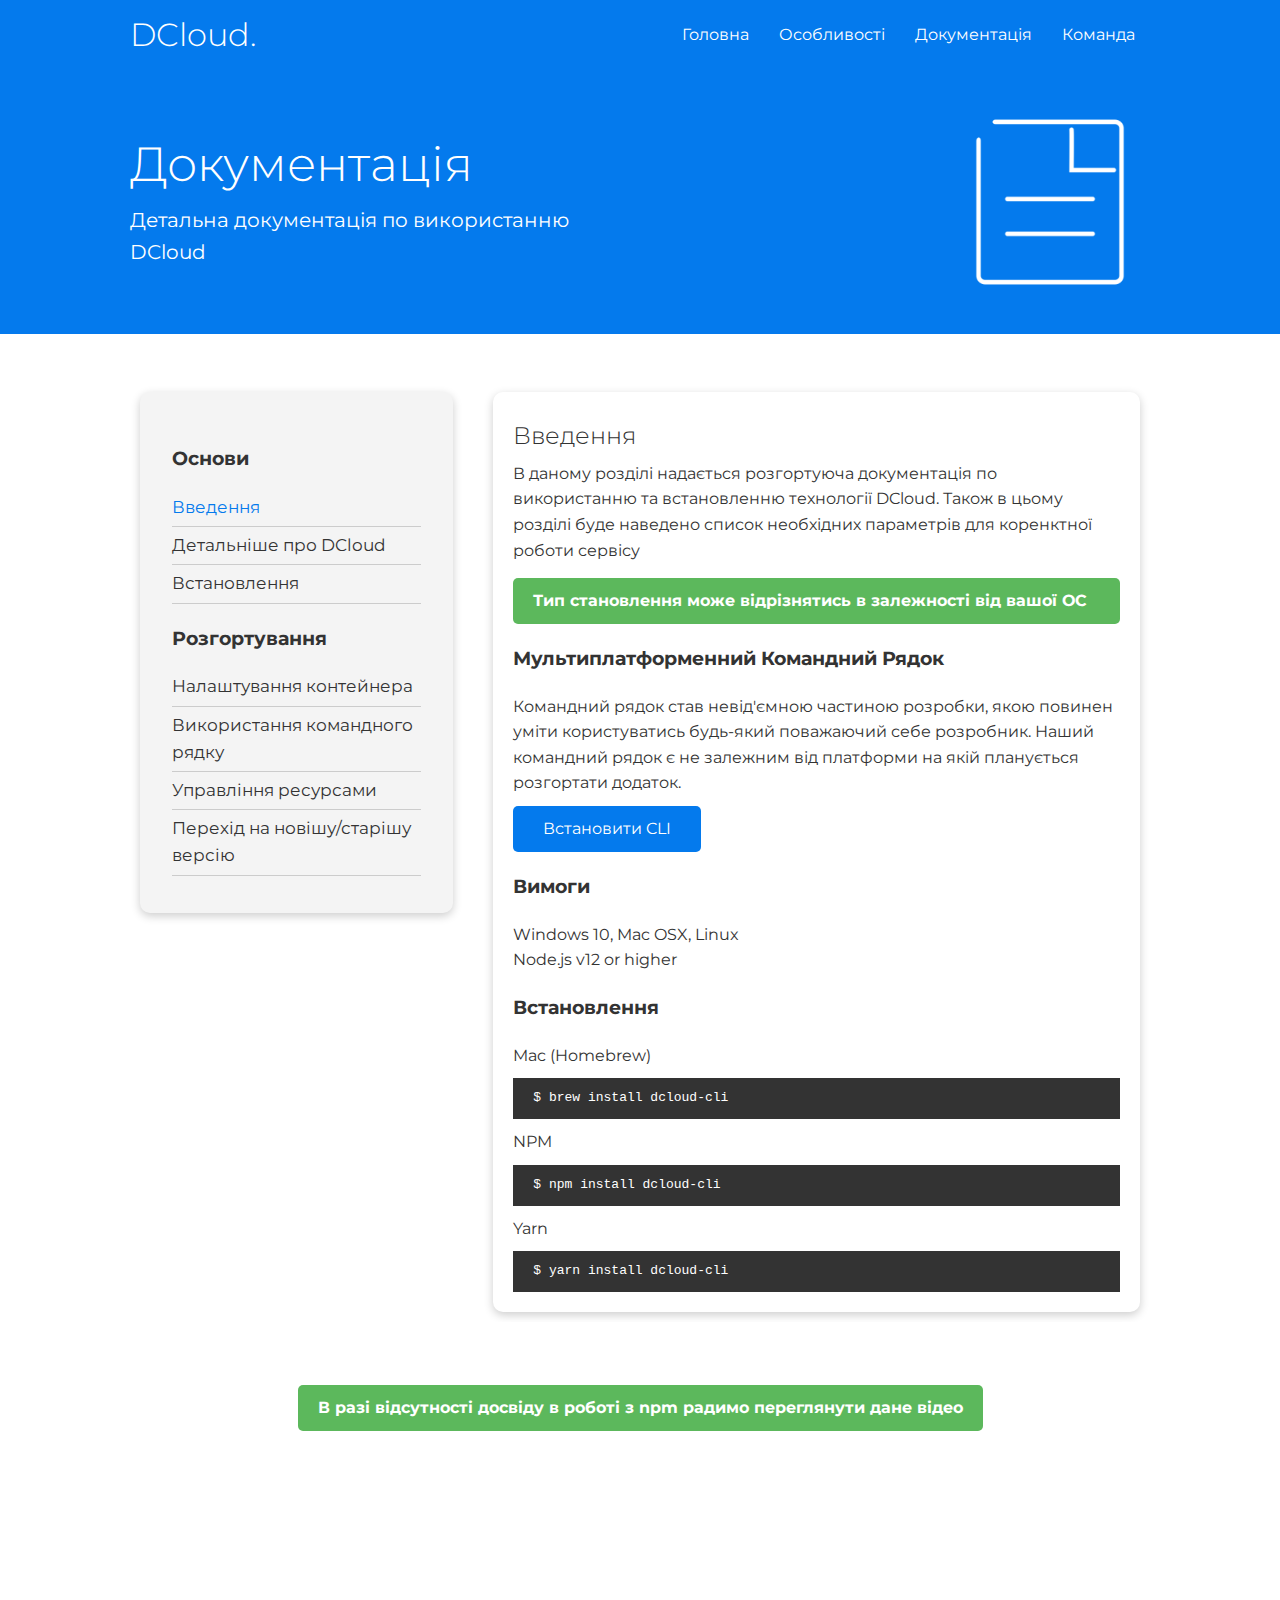
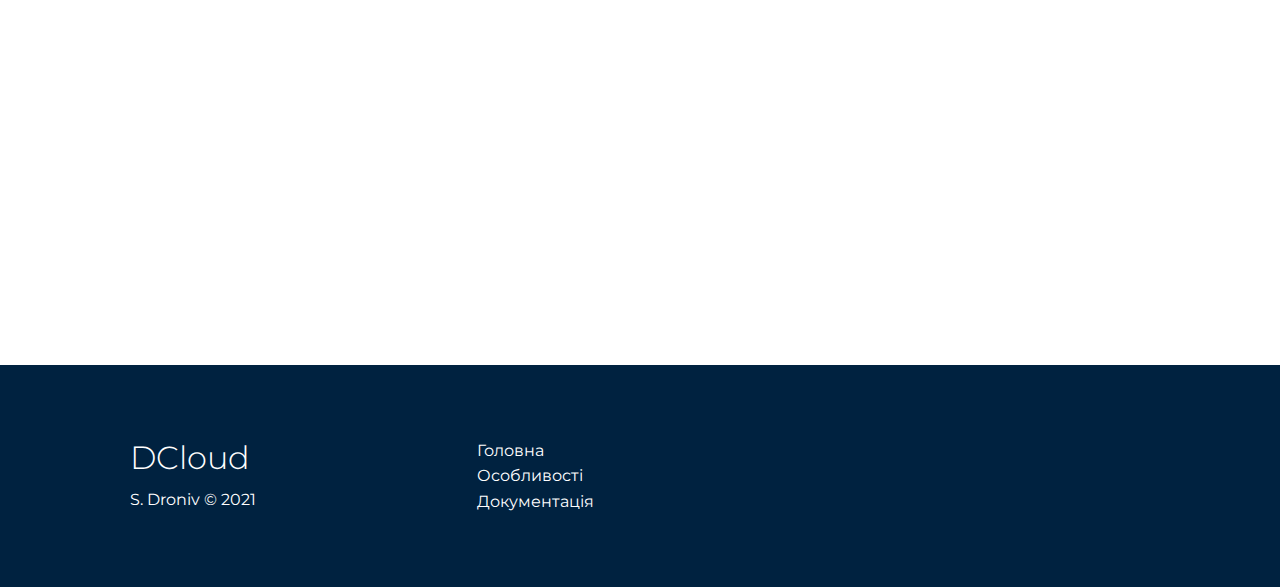
==== docs.html @ 25849386 "Initial commit" ====
<!DOCTYPE html>
<html lang="en">
<head>
    <meta charset="UTF-8">
    <meta http-equiv="X-UA-Compatible" content="IE=edge">
    <meta name="viewport" content="width=device-width, initial-scale=1.0">

    <link rel="stylesheet" href="https://cdnjs.cloudflare.com/ajax/libs/font-awesome/5.15.3/css/all.min.css" 
    integrity="sha512-iBBXm8fW90+nuLcSKlbmrPcLa0OT92xO1BIsZ+ywDWZCvqsWgccV3gFoRBv0z+8dLJgyAHIhR35VZc2oM/gI1w=="
     crossorigin="anonymous" />
     <link rel="shortcut icon" type="image/png" href="images/favicon.png"/>
     <link rel="stylesheet" href="css/utilities.css">
     <link rel="stylesheet" href="css/docs.css">
    <link rel="stylesheet" href="css/style.css">

    <title>DCloud | Cloud Hosting For Everyone</title>

</head>
<body>
    <!-- Navbar -->
    <div class="navbar">
        <div class="container flex">
            <h1 class="logo">DCloud.</h1>
            <nav>
                <ul>
                    <li><a href="index.html">Головна</a></li>
                    <li><a href="features.html">Особливості</a></li>
                    <li><a href="docs.html">Документація</a></li>
                    <li><a href="team.html">Команда</a></li>
                </ul>
            </nav>
        </div>
    </div>

    <!-- Head -->
    <section class="docs-head bg-primary py-3">
        <div class="container grid">
            <div>
                <h1 class="lg">Документація</h1>
                <p class="lead">Детальна документація по використанню DCloud
                </p>
            </div>
            <img src="images/docs.png" alt="">
        </div>
    </section>

    <!-- Docs main -->
    <section class="docs-main my-4">
        <div class="container grid">
            <div class="card bg-light p-3">
                <h3 class="my-3">Основи</h3>
                <nav>
                    <ul>
                        <li><a class="text-primary" href="#">Введення</a></li>
                        <li><a href="#">Детальніше про DCloud</a></li>
                        <li><a href="#">Встановлення</a></li>
                    </ul>
                </nav>

                <h3 class="my-3">Розгортування</h3>
                <nav>
                    <ul>
                        <li><a href="#">Налаштування контейнера</a></li>
                        <li><a href="#">Використання командного рядку</a></li>
                        <li><a href="#">Управління ресурсами</a></li>
                        <li><a href="#">Перехід на новішу/старішу версію</a></li>
                    </ul>
                </nav>
            </div>
            <div class="card">
                <h2>Введення</h2>
                <p>В даному розділі надається розгортуюча документація по використанню та встановленню технології DCloud. Також в цьому розділі буде наведено список необхідних параметрів для коренктної роботи сервісу</p>
                <div class="alert alert-success">
                    <i class="fas fa-info"></i>
                   Тип становлення може відрізнятись в залежності від вашої ОС
                </div>

                <h3>Мультиплатформенний Командний Рядок</h3>
                <p>
                    Командний рядок став невід'ємною частиною розробки, якою повинен уміти користуватись будь-який поважаючий себе розробник. 
                    Наший командний рядок є не залежним від платформи на якій планується розгортати додаток.
                </p>
                <a href="#" class="btn btn-primary">Встановити CLI</a>

                <h3>Вимоги</h3>
                <ul>
                    <li><i class="fas fa-check-circle"></i> Windows 10, Mac OSX, Linux</li>
                    <li><i class="fas fa-check-circle"></i> Node.js v12 or higher</li>
                </ul>

                <h3>Встановлення</h3>
                <p>Mac (Homebrew)</p>
                <pre><code>$ brew install dcloud-cli</code></pre>
                <p>NPM</p>
                <pre><code>$ npm install dcloud-cli</code></pre>
                <p>Yarn</p>
                <pre><code>$ yarn install dcloud-cli</code></pre>
            </div>
        </div>
    </section>

    <!-- Video -->
    <section class="video my-4">
        <div class="container flex">
            <!-- <h2>
                В разі відсутності досвіду в роботі з npm радимо переглянути дане відео
            </h2> -->
            <div class="alert alert-success">
                <i class="fas fa-info"></i>
                В разі відсутності досвіду в роботі з npm радимо переглянути дане відео
            </div>
            <div class="video-wrapper py-3">
                <iframe src="https://www.youtube.com/embed/2V1UUhBJ62Y" 
                title="YouTube video player" frameborder="0" 
                allow="accelerometer; autoplay; clipboard-write; encrypted-media; gyroscope; picture-in-picture" allowfullscreen>
            </iframe>
            </div>
        </div>
    </section>

    <!-- Footer -->
    <footer class="footer bg-dark py-5">
        <div class="container grid grid-3">
            <div>
                <h1>DCloud</h1>
                <p>S. Droniv &copy; 2021</p>
            </div>
            <nav>
                <ul>
                    <li><a href="index.html">Головна</a></li>
                    <li><a href="features.html">Особливості</a></li>
                    <li><a href="docs.html">Документація</a></li>
                </ul>
            </nav>
            <div class="social"><a href="#"><i class="fab fa-github fa-2x"></i></a>
                <a href="#"><i class="fab fa-facebook fa-2x"></i></a>
                <a href="#"><i class="fab fa-twitter fa-2x"></i></a>
                <a href="#"><i class="fab fa-linkedin fa-2x"></i></a>
            </div>
        </div>
    </footer>
</body>
</html>
---- css/utilities.css ----
.container {
  max-width: 1100px;
  margin: 0 auto;
  overflow: auto;
  padding: 0 40px;
}

.card {
  background-color: #fff;
  color: #333;
  border-radius: 10px;
  box-shadow: 0 3px 10px rgba(0, 0, 0, 0.2);
  padding: 20px;
  margin: 10px;
}

.btn {
  display: inline-block;
  padding: 10px 30px;
  cursor: pointer;
  background: var(--primary-color);
  color: #fff;
  border: none;
  border-radius: 5px;
}

.btn-outline {
  background-color: transparent;
  border: 1px #fff solid;
}

.btn:hover {
  transform: scale(0.98);
}

/* Backgrounds & colored buttons */
.bg-primary,
.btn-primary {
  background-color: var(--primary-color);
  color: #fff;
}

.bg-secondary,
.btn-secondary {
  background-color: var(--secondary-color);
  color: #fff;
}

.bg-dark,
.btn-dark {
  background-color: var(--dark-color);
  color: #fff;
}

.bg-light,
.btn-light {
  background-color: var(--light-color);
  color: #333;
}

.bg-primary a,
.btn-primary a,
.bg-secondary a,
.btn-secondary a,
.bg-dark a,
.btn-dark a {
  color: #fff;
}

/* Text colors */
.text-primary {
  color: var(--primary-color);
}

.text-secondary {
  color: var(--secondary-color);
}

.text-dark {
  color: var(--dark-color);
}

.text-light {
  color: var(--light-color);
}

/* Text sizes */
.lead {
  font-size: 20px;
}

.sm {
  font-size: 1rem;
}

.md {
  font-size: 2rem;
}

.lg {
  font-size: 3rem;
}

.xl {
  font-size: 4rem;
}

.text-center {
  text-align: center;
}

/* Alert */
.alert {
  background-color: var(--light-color);
  padding: 10px 20px;
  font-weight: bold;
  margin: 15px 0;
  border-radius: 5px;
}

.alert i {
  margin-right: 10px;
}

.alert-success {
  background-color: var(--success-color);
  color: #fff;
}

.alert-error {
  background-color: var(--error-color);
  color: #fff;
}

.flex {
  display: flex;
  justify-content: center;
  align-items: center;
  height: 100%;
}

.grid {
  display: grid;
  grid-template-columns: repeat(2, 1fr);
  gap: 20px;
  justify-content: center;
  align-items: center;
  height: 100%;
}

.grid-3 {
  grid-template-columns: repeat(3, 1fr);
}

/* Margin */
.my-1 {
  margin: 1rem 0;
}

.my-2 {
  margin: 1.5rem 0;
}

.my-3 {
  margin: 2rem 0;
}

.my-4 {
  margin: 3rem 0;
}

.my-5 {
  margin: 4rem 0;
}

.m-1 {
  margin: 1rem;
}

.m-2 {
  margin: 1.5rem;
}

.m-3 {
  margin: 2rem;
}

.m-4 {
  margin: 3rem;
}

.m-5 {
  margin: 4rem;
}

/* Padding */
.py-1 {
  padding: 1rem 0;
}

.py-2 {
  padding: 1.5rem 0;
}

.py-3 {
  padding: 2rem 0;
}

.py-4 {
  padding: 3rem 0;
}

.py-5 {
  padding: 4rem 0;
}

.p-1 {
  padding: 1rem;
}

.p-2 {
  padding: 1.5rem;
}

.p-3 {
  padding: 2rem;
}

.p-4 {
  padding: 3rem;
}

.p-5 {
  padding: 4rem;
}
---- css/docs.css ----
.docs-main h3 {
  margin: 20px 0;
}

.docs-main .grid {
  grid-template-columns: 1fr 2fr;
  align-items: flex-start;
}

.docs-main nav li {
  font-size: 17px;
  padding-bottom: 5px;
  margin-bottom: 5px;
  border-bottom: 1px #ccc solid;
}

.docs-main a:hover {
  font-weight: bold;
}

.video-wrapper {
  width: 100%;
  text-align: center;
}

.alert i {
  margin: 10px 0;
}

.video-wrapper iframe {
  width: 80%;
  height: 400px;
}

.video .flex {
  flex-direction: column;
}
---- css/style.css ----
@import url('https://fonts.googleapis.com/css2?family=Lato:wght@300&display=swap');
@import url('https://fonts.googleapis.com/css2?family=Montserrat:wght@300&display=swap');

:root {
  --primary-color: #047aed;
  --secondary-color: #1c3fa8;
  --dark-color: #002240;
  --light-color: #f4f4f4;
  --success-color: #5cb85c;
  --error-color: #d9534f;
}

* {
  box-sizing: border-box;
  padding: 0;
  margin: 0;
}

body {
  font-family: 'Montserrat', sans-serif;
  color: #333;
  line-height: 1.6;
}

ul {
  list-style-type: none;
}

a {
  text-decoration: none;
  color: #333;
}

h1,
h2 {
  font-weight: 300;
  line-height: 1.2;
  margin: 10px 0;
}

p {
  margin: 10px 0;
}

img {
  width: 100%;
}

code,
pre {
  background: #333;
  color: #fff;
  padding: 10px;
}

.hidden {
  visibility: hidden;
  height: 0;
}

/* Navbar */
.logo {
  transition: .4s;
  -webkit-transition: .4s;
  -moz-transition: .4s;
  -ms-transition: .4s;
}

.logo:hover {
  cursor: pointer;
  transform: scale(1.2);
  -webkit-transform: scale(1.2);
  -moz-transform: scale(1.2);
  -ms-transform: scale(-1.2);
  transition: .4s;
  -webkit-transition: .4s;
  -moz-transition: .4s;
  -ms-transition: .4s;
}

.navbar {
  background-color: var(--primary-color);
  color: #fff;
  height: 70px;
}

.navbar ul {
  display: flex;
}

.navbar a {
  color: #fff;
  padding: 10px;
  margin: 0 5px;
  position: relative;
}

.navbar a:after {
  content: "";
  position: absolute;
  bottom: 0;
  left: 50%;
  width: 0%;
  border-bottom: 1px solid #fff;
  transition: 0.4s;
  -webkit-transition: 0.4s;
  -moz-transition: 0.4s;
  -ms-transition: 0.4s;
}

.navbar a:hover:after {
  width: 100%;
  left: 0%;
}

.navbar .flex {
  justify-content: space-between;
}

/* Header image */
.features-head img,
.docs-head img,
.team-head img {
  width: 200px;
  justify-self: flex-end;
}

/* Footer */
.footer .social a {
  margin: 0 10px;
}

/* Animations */
@keyframes slideInFromLeft {
  0% {
    transform: translateX(-100%);
  }

  100% {
    transform: translateX(0);
  }
}

@keyframes slideInFromRight {
  0% {
    transform: translateX(100%);
  }

  100% {
    transform: translateX(0);
  }
}

@keyframes slideInFromTop {
  0% {
    transform: translateY(-100%);
  }

  100% {
    transform: translateY(0);
  }
}

@keyframes slideInFromBottom {
  0% {
    transform: translateY(100%);
  }

  100% {
    transform: translateY(0);
  }
}

/* Tablets and under */
@media (max-width: 992px) {
  .showcase .grid {
    grid-template-columns: 1fr;
    grid-template-rows: 1fr;
  }

  .showcase {
    height: auto;
  }

  .showcase-text {
    text-align: center;
    margin-top: 40px;
    animation: slideInFromLeft 1s ease-in;
  }

  .showcase-form {
    justify-self: center;
    margin: auto;
    animation: slideInFromBottom 1s ease-in;
  }

  .features-head img,
  .docs-head img,
  .team-head img {
    width: 200px;
    justify-self: center;
  }

  .about {
    padding-top: 2em;
  }

  .about .grid {
    grid-template-columns: 1fr;
  }

  .about-img {
    text-align: center;
  }

  .about-img img {
    max-width: 200px;
    max-height: 300px;
  }

  .about-text h2 {
    font-size: 1.3em;
  }

  .about-text p {
    font-size: 1.2em;
  }
}


@media (max-width: 768px) {
  .navbar {
    height: 110px;
  }

  .navbar .flex {
    flex-direction: column;
  }

  .navbar ul {
    padding: 10px;
    background-color: rgba(0, 0, 0, 0.1);
  }

  .grid,
  .stats .grid,
  .cli .grid,
  .cloud .grid,
  .features-main .grid,
  .docs-main .grid {
    grid-template-columns: 1fr;
    grid-template-rows: 1fr;
  }

  .cli .grid>*:first-child {
    grid-column: 1;
    grid-row: 1;
  }

  .features-head,
  .features-sub-head,
  .docs-head,
  .team-head {
    text-align: center;
  }

  .features-head img,
  .features-sub-head img,
  .docs-head img {
    justify-self: center;
    width: 50%;
  }

  .features-main .grid>*:first-child,
  .features-main .grid>*:nth-child(2) {
    grid-column: 1;
  }

  .video-wrapper {
    width: 100%;
    text-align: center;
  }

  .map {
    height: 450px;
  }

  .video iframe {
    width: 85%;
    height: 215px;
  }

  .video h2 {
    text-align: center;
  }

  h2,
  .features-head h1 {
    font-size: 2em;
  }

  .slider h2 {
    font-size: 1.5em;
  }
}

/* Mobile */
@media (max-width: 576px) {
  .navbar {
    height: 250px;
  }

  .map {
    height: 300px;
  }

  .navbar ul {
    display: flex;
    flex-direction: column;
    justify-content: center;
    align-items: center;
    border-radius: 5px;
  }

  .navbar li {
    margin: 5px;
    width: 100%;
  }

  .video iframe {
    width: 100%;
  }

  .showcase-form {
    width: 300px;
  }

  .text-center,
  .lg {
    font-size: 1.5em;
  }

  nav {
    width: 100%;
    text-align: center;
  }
}
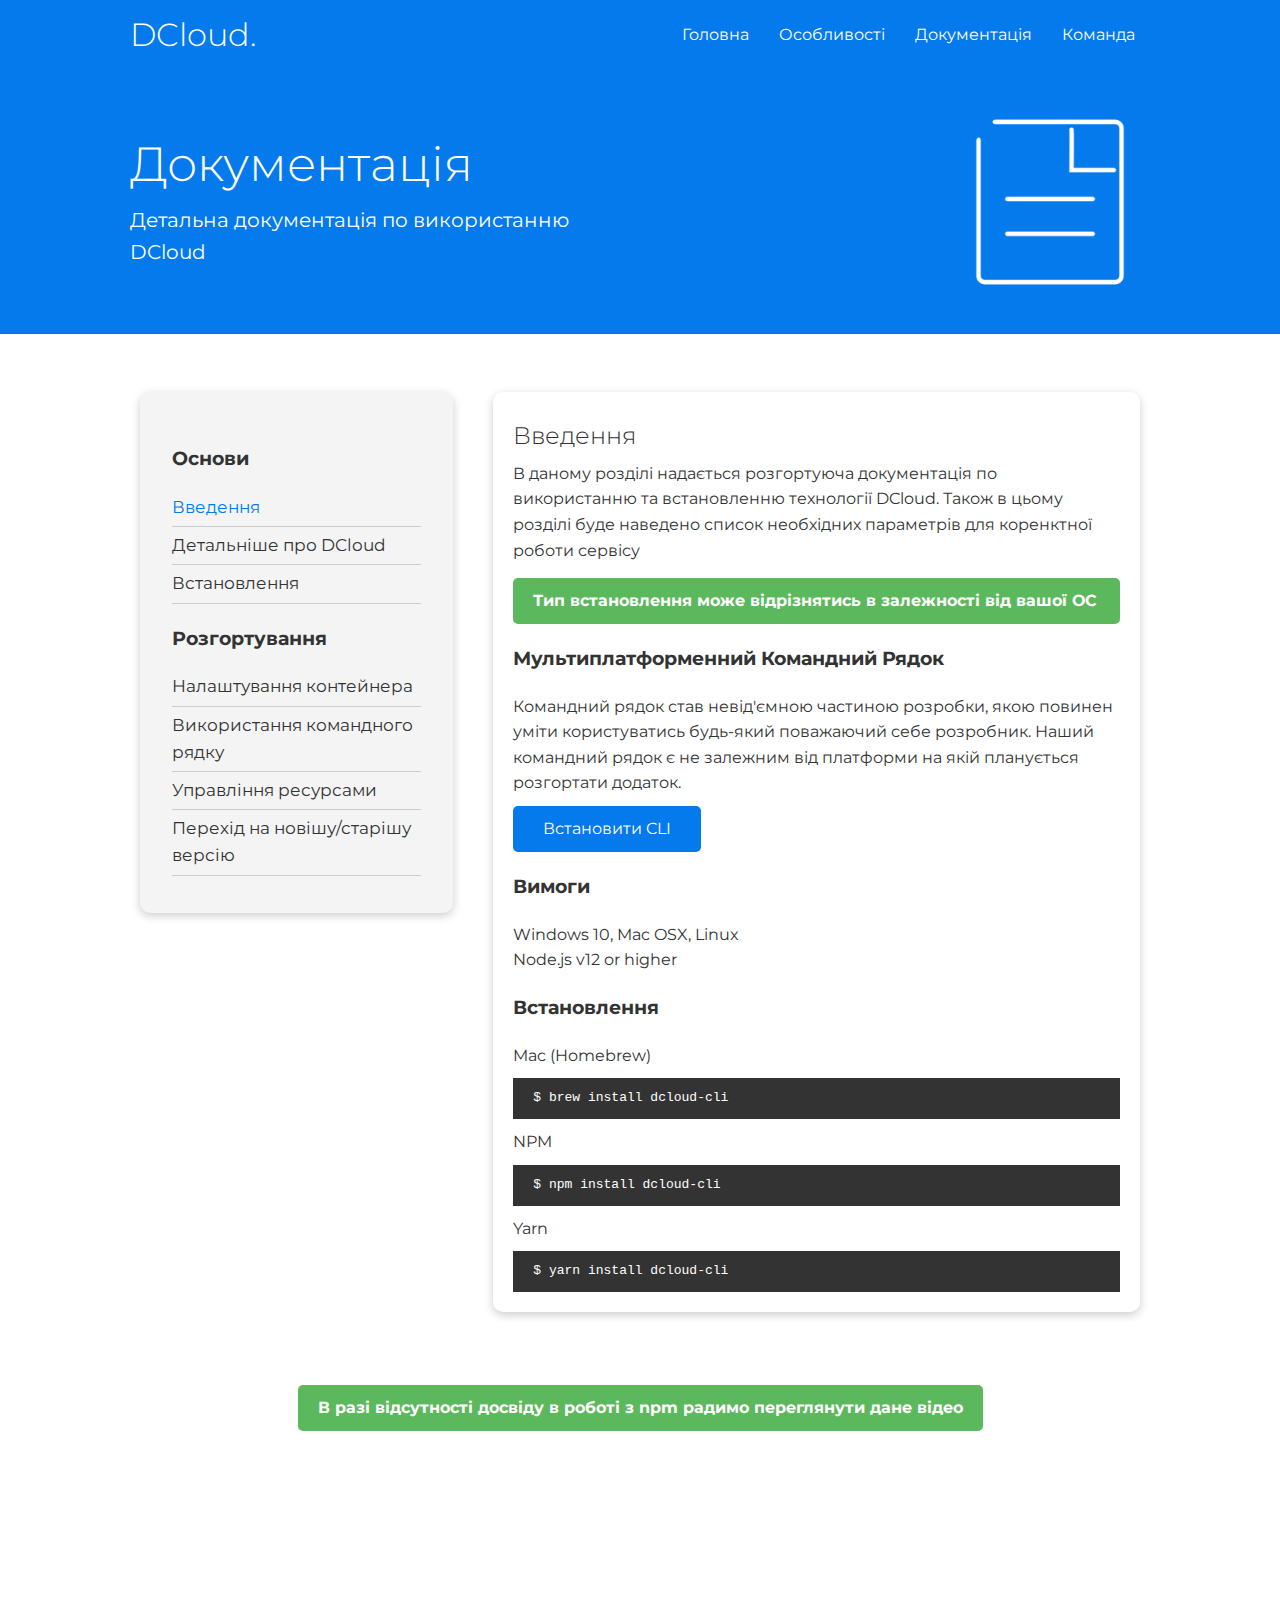
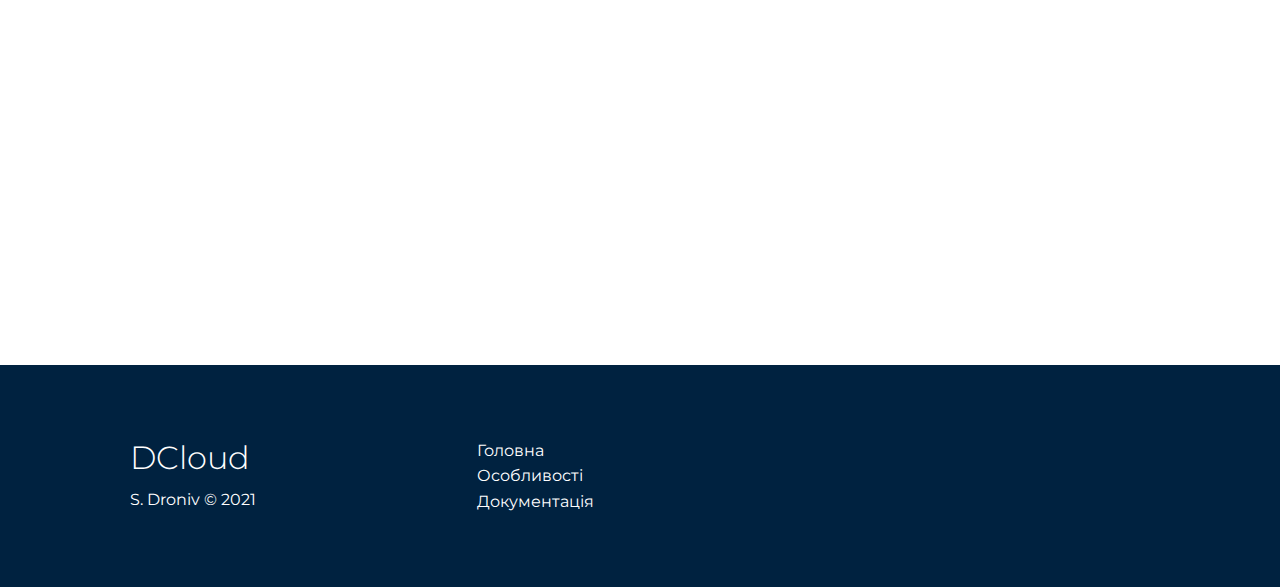
==== commit 600d2c42: "Fixed spell mistake" ====
--- a/docs.html
+++ b/docs.html
@@ -72,7 +72,7 @@
                 <p>В даному розділі надається розгортуюча документація по використанню та встановленню технології DCloud. Також в цьому розділі буде наведено список необхідних параметрів для коренктної роботи сервісу</p>
                 <div class="alert alert-success">
                     <i class="fas fa-info"></i>
-                   Тип становлення може відрізнятись в залежності від вашої ОС
+                   Тип встановлення може відрізнятись в залежності від вашої ОС
                 </div>
 
                 <h3>Мультиплатформенний Командний Рядок</h3>
